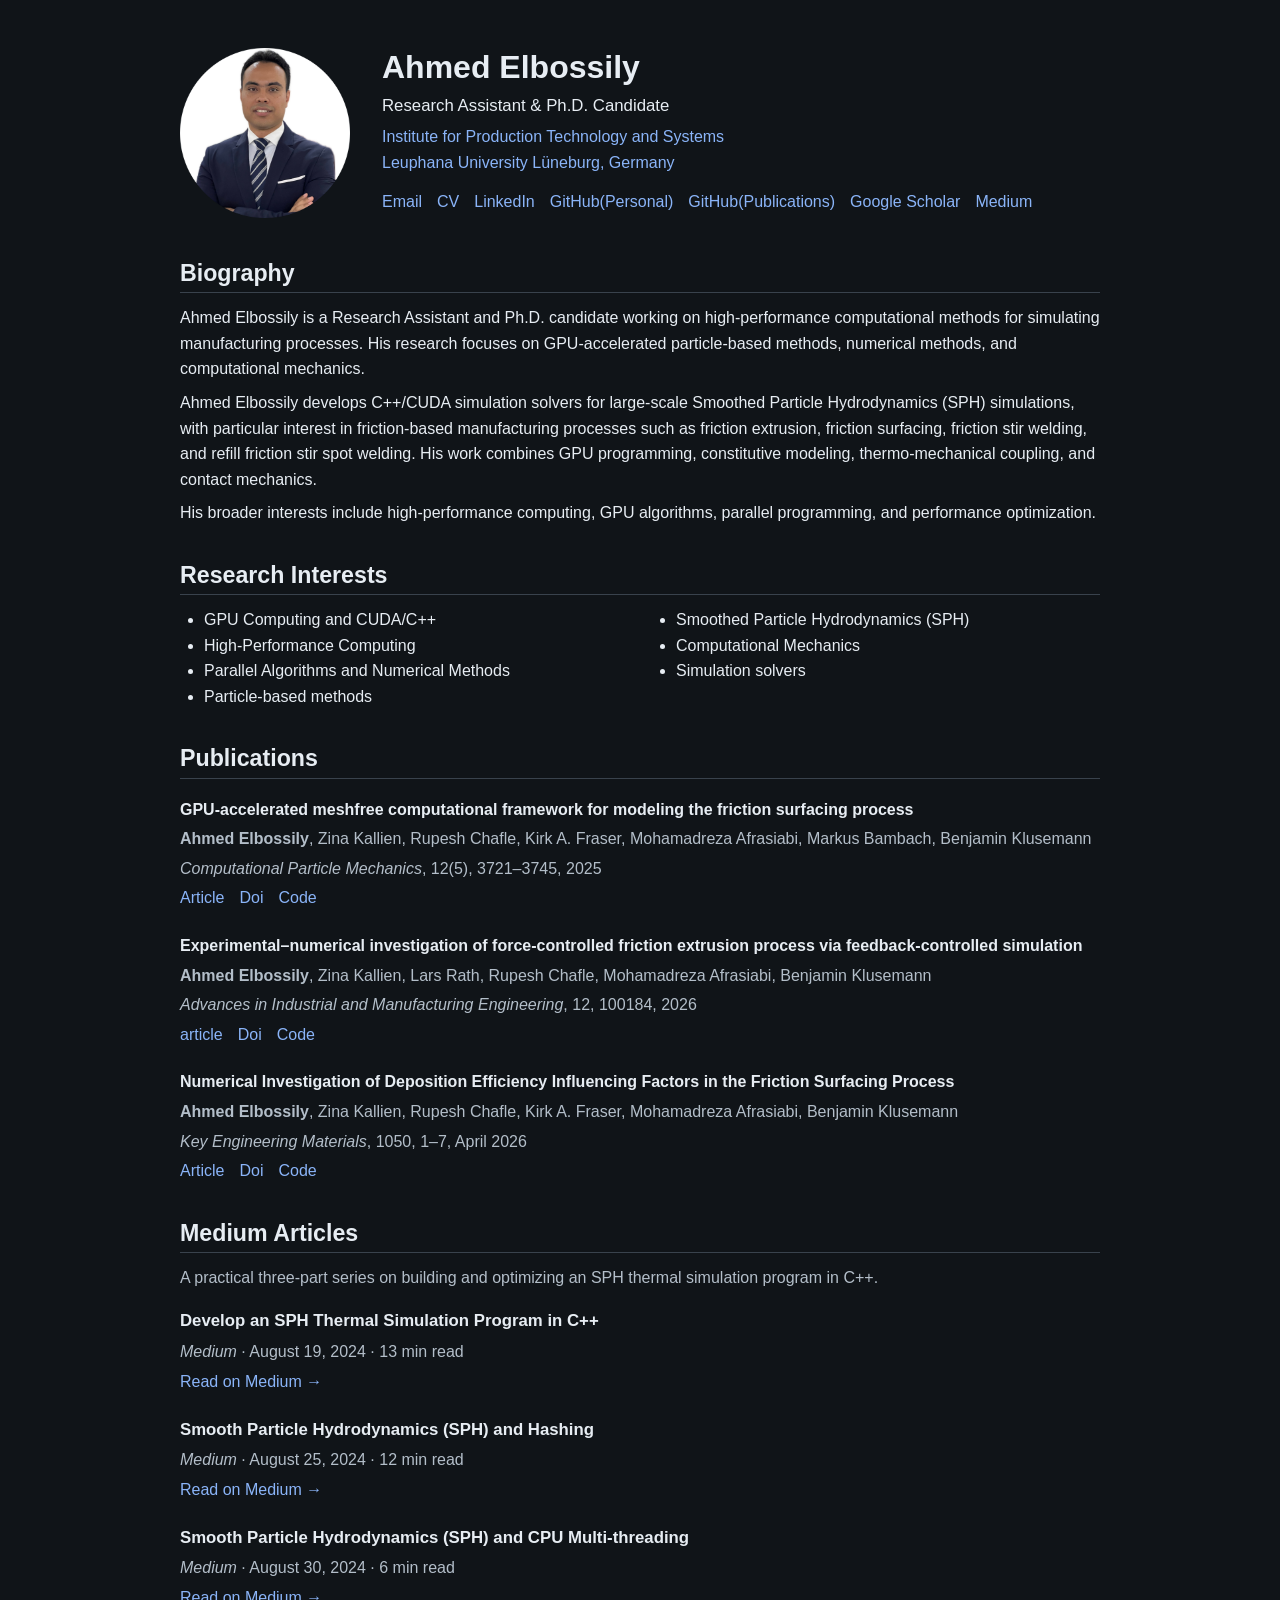
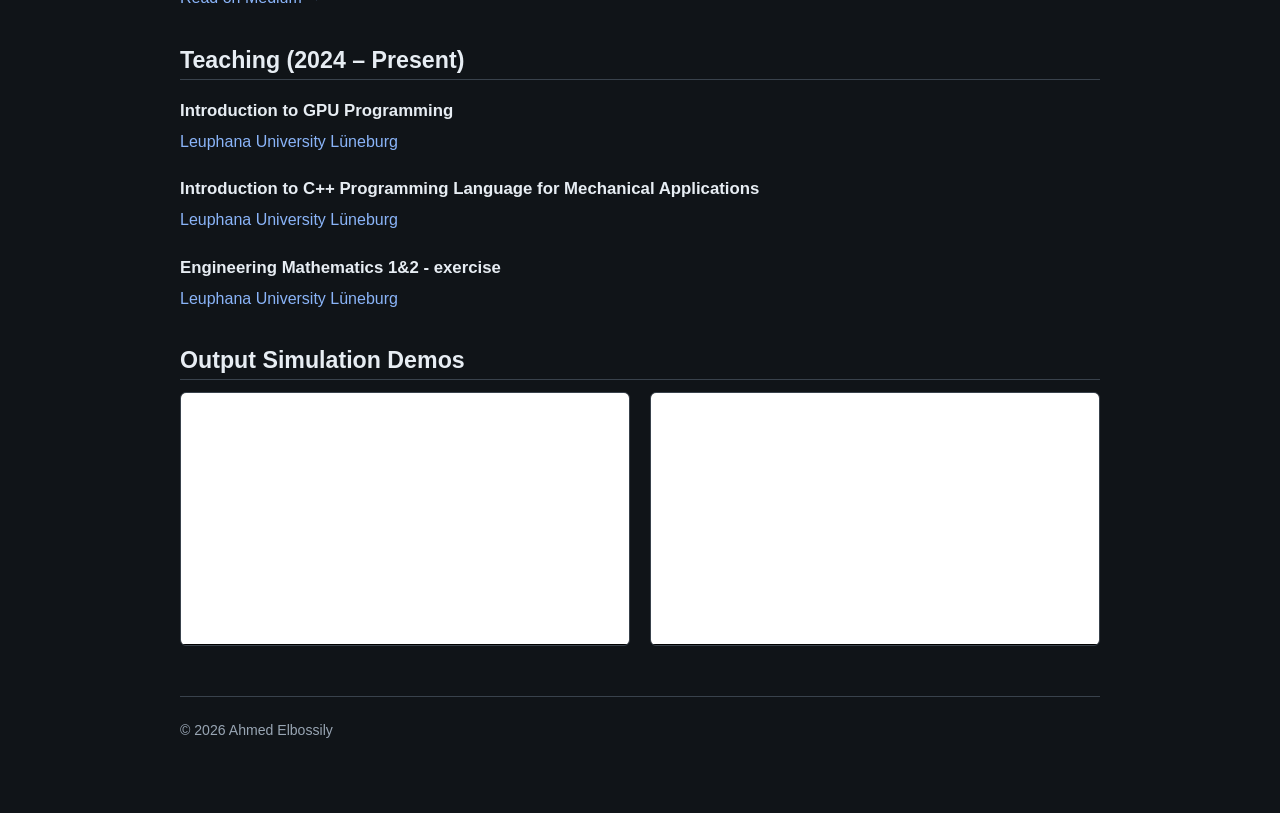
==== index.html @ 7f3073b1 "first commit" ====
<!DOCTYPE html>
<html lang="en">

<head>
  <meta charset="UTF-8" />
  <meta name="viewport" content="width=device-width, initial-scale=1.0" />
  <meta name="description"
    content="Ahmed Elbossily — Researcher in GPU computing, CUDA/C++, SPH, and computational mechanics." />
  <title>Ahmed Elbossily</title>
  <link rel="stylesheet" href="style.css" />
</head>

<body>
  <main class="container">
    <header class="profile">
      <img class="profile-photo" src="assets/Ahmed_Elbossily.png" alt="Ahmed Elbossily" />

      <div class="profile-info">
        <h1>Ahmed Elbossily</h1>
        <p class="role">Research Assistant &amp; Ph.D. Candidate</p>
        <p class="affiliation">
          <a href="https://www.leuphana.de/en/institutes/ipts/staff/ahmed-elbossily.html">
            Institute for Production Technology and Systems<br />
            Leuphana University Lüneburg, Germany
          </a>
        </p>

        <nav class="links" aria-label="Profile links">
          <a href="mailto:ahmed.elbossily@leuphana.de">Email</a>
          <a href="MyCV/main.pdf">CV</a>
          <a href="https://www.linkedin.com/in/ahmed-fathy-elbossily/">LinkedIn</a>
          <a href="https://github.com/AhmedElbossily">GitHub(Personal)</a>
          <a href="https://github.com/AhmedElbossily">GitHub(Publications)</a>
          <a href="https://scholar.google.com/citations?user=J8BZdsoAAAAJ&hl=en">Google Scholar</a>
          <a href="https://medium.com/@ahmed.fathy.elbossily">Medium</a>
        </nav>
      </div>
    </header>

    <section>
      <h2>Biography</h2>
      <p>
        Ahmed Elbossily is a Research Assistant and Ph.D. candidate working on high-performance
        computational methods for simulating manufacturing processes. His research
        focuses on GPU-accelerated particle-based methods, numerical methods, and computational mechanics.
      </p>

      <p>
        Ahmed Elbossily develops C++/CUDA simulation solvers for large-scale Smoothed Particle Hydrodynamics (SPH)
        simulations, with particular interest in friction-based manufacturing processes
        such as friction extrusion, friction surfacing, friction stir welding, and refill friction stir spot welding.
        His work combines GPU programming, constitutive modeling, thermo-mechanical
        coupling, and contact mechanics.
      </p>

      <p>
        His broader interests include high-performance computing, GPU algorithms,
        parallel programming, and performance optimization.
      </p>

    </section>

    <section class="research-interests">
      <h2>Research Interests</h2>
      <ul>
        <li>GPU Computing and CUDA/C++</li>
        <li>High-Performance Computing</li>
        <li>Parallel Algorithms and Numerical Methods</li>
        <li>Particle-based methods</li>
        <li>Smoothed Particle Hydrodynamics (SPH)</li>
        <li>Computational Mechanics</li>
        <li>Simulation solvers</li>
      </ul>
    </section>


    <section>
      <h2>Publications</h2>
      <article class="publication">
        <p class="pub-title">GPU-accelerated meshfree computational framework for modeling the friction surfacing
          process</p>
        <p class="pub-authors"><strong>Ahmed Elbossily</strong>, Zina Kallien, Rupesh Chafle, Kirk A. Fraser,
          Mohamadreza Afrasiabi, Markus Bambach, Benjamin Klusemann</p>
        <p class="pub-venue"><em>Computational Particle Mechanics</em>, 12(5), 3721–3745, 2025</p>
        <p class="pub-links">
          <a href="https://www.sciencedirect.com/science/article/pii/S2196438626000689">Article</a>
          <a href="https://doi.org/10.1007/s40571-025-01048-2">Doi</a>
          <a href="https://github.com/SPH-SSMP/FS-SPH-GPU.git">Code</a>
        </p>
      </article>

      <article class="publication">
        <p class="pub-title">Experimental–numerical investigation of force-controlled friction extrusion process via
          feedback-controlled simulation</p>
        <p class="pub-authors"><strong>Ahmed Elbossily</strong>, Zina Kallien, Lars Rath, Rupesh Chafle, Mohamadreza
          Afrasiabi, Benjamin Klusemann</p>
        <p class="pub-venue"><em>Advances in Industrial and Manufacturing Engineering</em>, 12, 100184, 2026</p>
        <p class="pub-links">
          <a href="https://www.sciencedirect.com/science/article/pii/S2666912926000048">article</a>
          <a href="https://doi.org/10.1016/j.aime.2026.100184">Doi</a>
          <a href="https://github.com/SPH-SSMP/FE-SPH-GPU.git">Code</a>
        </p>
      </article>

      <article class="publication">
        <p class="pub-title">Numerical Investigation of Deposition Efficiency Influencing Factors in the Friction
          Surfacing Process</p>
        <p class="pub-authors"><strong>Ahmed Elbossily</strong>, Zina Kallien, Rupesh Chafle, Kirk A. Fraser,
          Mohamadreza Afrasiabi, Benjamin Klusemann</p>
        <p class="pub-venue"><em>Key Engineering Materials</em>, 1050, 1–7, April 2026</p>
        <p class="pub-links">
          <a href="https://www.scientific.net/KEM.1050.1">Article</a>
          <a href="https://doi.org/10.4028/p-4tzjoz">Doi</a>
          <a href="https://github.com/SPH-SSMP/FS-SPH-GPU-ESAFORM.git">Code</a>
        </p>
      </article>
    </section>

    <section class="medium-articles" aria-labelledby="medium-articles-heading">
      <h2 id="medium-articles-heading">Medium Articles</h2>
      <p class="section-intro">A practical three-part series on building and optimizing an SPH thermal simulation
        program in C++.</p>

      <article class="medium-article">
        <h3>Develop an SPH Thermal Simulation Program in C++</h3>
        <p class="article-meta"><em>Medium</em> · August 19, 2024 · 13 min read</p>
        <p class="article-links">
          <a
            href="https://medium.com/@ahmed.fathy.elbossily/develop-an-sph-thermal-simulation-program-in-c-part-1-4b81389e7e95">Read
            on Medium <span aria-hidden="true">→</span></a>
        </p>
      </article>

      <article class="medium-article">
        <h3>Smooth Particle Hydrodynamics (SPH) and Hashing</h3>
        <p class="article-meta"><em>Medium</em> · August 25, 2024 · 12 min read</p>
        <p class="article-links">
          <a href="https://medium.com/@ahmed.fathy.elbossily/sph-and-hashing-c28e70ff7615">Read on Medium <span
              aria-hidden="true">→</span></a>
        </p>
      </article>

      <article class="medium-article">
        <h3>Smooth Particle Hydrodynamics (SPH) and CPU Multi-threading</h3>
        <p class="article-meta"><em>Medium</em> · August 30, 2024 · 6 min read</p>
        <p class="article-links">
          <a href="https://medium.com/@ahmed.fathy.elbossily/sph-and-cpu-multi-threading-00855c9cfe92">Read on Medium
            <span aria-hidden="true">→</span></a>
        </p>
      </article>
    </section>

    <section>
      <h2>Teaching (2024 – Present)</h2>

      <article class="teaching-item">
        <h3>Introduction to GPU Programming</h3>
        <a href="https://www.leuphana.de/en/institutes/ipts/staff/ahmed-elbossily.html">
          Leuphana University Lüneburg
        </a>
      </article>

      <article class="teaching-item">
        <h3>Introduction to C++ Programming Language for Mechanical Applications</h3>
        <a href="https://www.leuphana.de/en/institutes/ipts/staff/ahmed-elbossily.html">
          Leuphana University Lüneburg
        </a>
      </article>

      <article class="teaching-item">
        <h3>Engineering Mathematics 1&2 - exercise</h3>
        <a href="https://www.leuphana.de/en/institutes/ipts/staff/ahmed-elbossily.html">
          Leuphana University Lüneburg
        </a>
      </article>
    </section>

    <section class="simulation-videos">
      <h2>Output Simulation Demos</h2>
      <div class="video-grid">
        <div class="video-player">
          <iframe src="https://www.youtube-nocookie.com/embed/N97_m3I8jvQ" title="Simulation video 1" loading="lazy"
            allow="accelerometer; autoplay; clipboard-write; encrypted-media; gyroscope; picture-in-picture; web-share"
            allowfullscreen>
          </iframe>
        </div>
        <div class="video-player">
          <iframe src="https://www.youtube-nocookie.com/embed/skKjt6z3WyE" title="Simulation video 2" loading="lazy"
            allow="accelerometer; autoplay; clipboard-write; encrypted-media; gyroscope; picture-in-picture; web-share"
            allowfullscreen>
          </iframe>
        </div>
      </div>
    </section>

    <footer>
      <p>© 2026 Ahmed Elbossily</p>
    </footer>
  </main>
</body>

</html>
---- style.css ----
* {
  box-sizing: border-box;
}

:root {
  color-scheme: dark;
  --background: #101418;
  --text: #e7edf3;
  --muted-text: #b3bec9;
  --link: #8ab4f8;
  --link-hover: #b8d2ff;
  --border: #39424c;
  --footer-text: #98a5b3;
}

html {
  scroll-behavior: smooth;
}

body {
  margin: 0;
  background: var(--background);
  color: var(--text);
  font-family: Arial, Helvetica, sans-serif;
  font-size: 16px;
  line-height: 1.6;
}

.container {
  width: min(920px, calc(100% - 40px));
  margin: 48px auto 72px;
}

.profile {
  display: flex;
  align-items: flex-start;
  gap: 32px;
  margin-bottom: 40px;
}

.profile-photo {
  width: 170px;
  height: 170px;
  object-fit: cover;
  flex: 0 0 170px;
}

.profile-info {
  min-width: 0;
}

h1 {
  margin: 0 0 5px;
  font-size: 2rem;
  line-height: 1.2;
  font-weight: 700;
}

.role {
  margin: 7px 0 0;
  font-size: 1.05rem;
}

.affiliation {
  margin: 4px 0 14px;
  color: var(--muted-text);
}

.links,
.project-links,
.pub-links {
  display: flex;
  flex-wrap: wrap;
  gap: 6px 15px;
}

a {
  color: var(--link);
  text-decoration: none;
}

a:hover,
a:focus-visible {
  color: var(--link-hover);
  text-decoration: underline;
}

section {
  margin-top: 34px;
}

h2 {
  margin: 0 0 12px;
  padding-bottom: 4px;
  border-bottom: 1px solid var(--border);
  font-size: 1.45rem;
  line-height: 1.3;
}

h3 {
  margin: 0 0 4px;
  font-size: 1.05rem;
}

p {
  margin: 8px 0;
}

ul {
  margin: 8px 0 0;
  padding-left: 24px;
}

.research-interests ul {
  columns: 2;
  column-gap: 48px;
}

.research-interests li {
  break-inside: avoid;
}

.project,
.publication,
.teaching-item,
.medium-article {
  margin: 18px 0 22px;
}

.video-grid {
  display: grid;
  grid-template-columns: repeat(2, minmax(0, 1fr));
  gap: 20px;
}

.video-player {
  aspect-ratio: 16 / 9;
  overflow: hidden;
  border: 1px solid var(--border);
  border-radius: 6px;
  background: #000000;
}

.video-player iframe {
  display: block;
  width: 100%;
  height: 100%;
  border: 0;
}

.project p,
.publication p,
.teaching-item p,
.medium-article p {
  margin-top: 4px;
  margin-bottom: 4px;
}

.pub-title {
  font-weight: 700;
}

.pub-authors,
.pub-venue,
.teaching-period,
.article-meta,
.section-intro {
  color: var(--muted-text);
}

footer {
  margin-top: 50px;
  padding-top: 14px;
  border-top: 1px solid var(--border);
  color: var(--footer-text);
  font-size: 0.88rem;
}

@media (max-width: 640px) {
  .container {
    width: min(100% - 28px, 920px);
    margin-top: 28px;
  }

  .profile {
    display: block;
  }

  .profile-photo {
    width: 140px;
    height: 140px;
    margin-bottom: 20px;
  }

  h1 {
    font-size: 1.7rem;
  }

  .video-grid {
    grid-template-columns: 1fr;
  }

  .research-interests ul {
    columns: 1;
  }
}
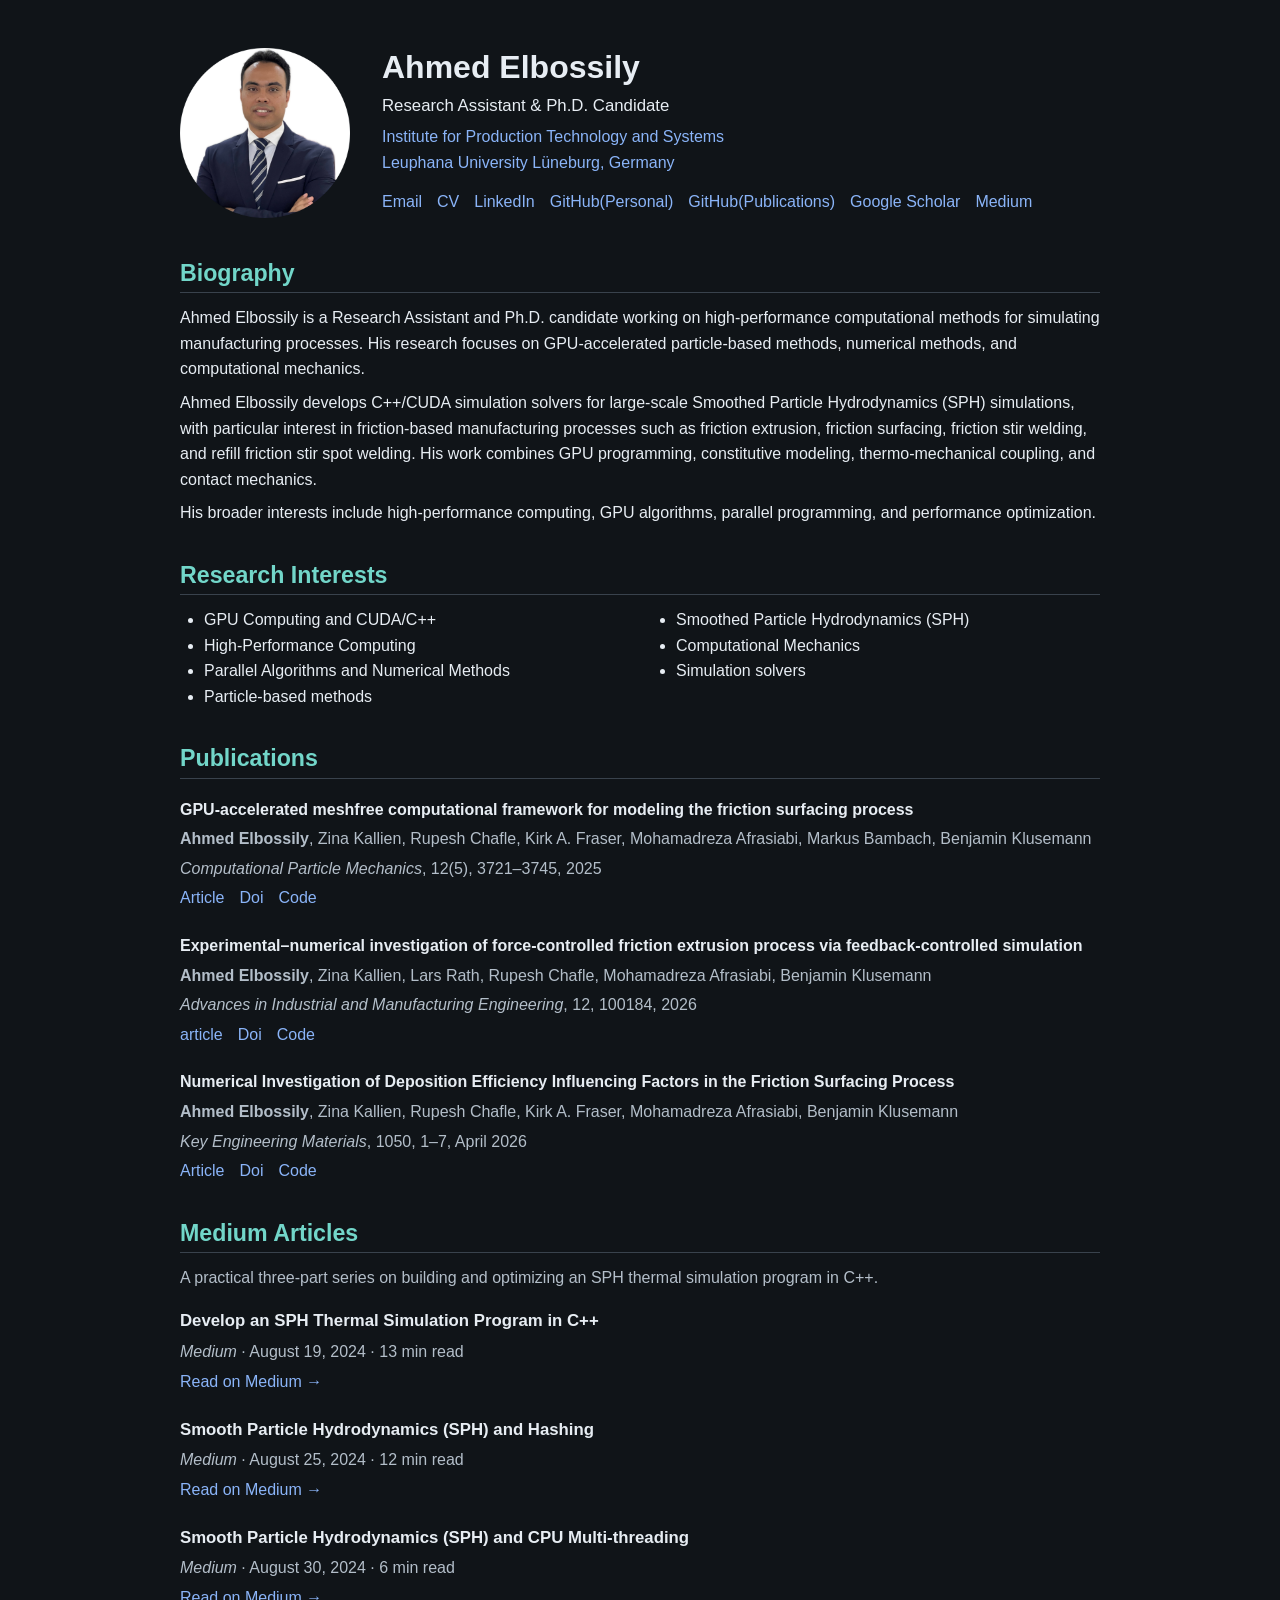
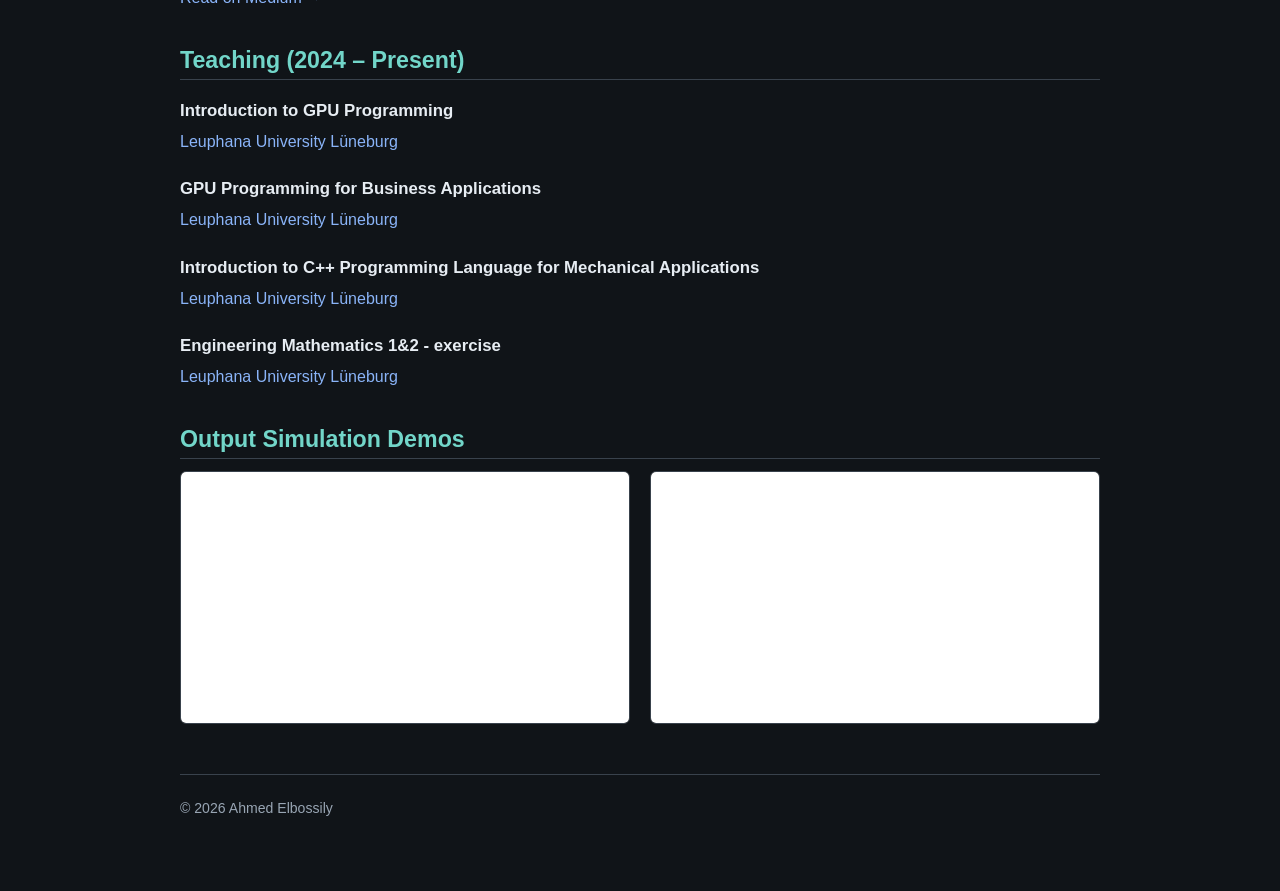
==== commit e4b4fcb7: "updating Teaching" ====
--- a/index.html
+++ b/index.html
@@ -5,9 +5,43 @@
   <meta charset="UTF-8" />
   <meta name="viewport" content="width=device-width, initial-scale=1.0" />
   <meta name="description"
-    content="Ahmed Elbossily — Researcher in GPU computing, CUDA/C++, SPH, and computational mechanics." />
-  <title>Ahmed Elbossily</title>
+      content="Ahmed Elbossily is a Research Assistant and Ph.D. candidate at Leuphana University working on GPU computing, CUDA/C++, Smoothed Particle Hydrodynamics, high-performance computing, and computational mechanics.">
+  <title>Ahmed Elbossily | GPU Computing, CUDA & Computational Mechanics</title>
+  <link rel="canonical"
+      href="https://ahmedelbossily.github.io/">
   <link rel="stylesheet" href="style.css" />
+
+  <script type="application/ld+json">
+    {
+      "@context": "https://schema.org",
+      "@type": "Person",
+      "name": "Ahmed Elbossily",
+      "url": "https://ahmedelbossily.github.io/",
+      "jobTitle": "Research Assistant and Ph.D. Candidate",
+      "affiliation": {
+        "@type": "Organization",
+        "name": "Leuphana University Lüneburg",
+        "url": "https://www.leuphana.de/"
+      },
+      "sameAs": [
+        "https://www.linkedin.com/in/ahmed-fathy-elbossily/",
+        "https://scholar.google.com/citations?user=J8BZdsoAAAAJ&hl=en",
+        "https://github.com/AhmedElbossily",
+        "https://github.com/SPH-SSMP",
+        "https://medium.com/@ahmed.fathy.elbossily",
+        "https://www.leuphana.de/en/institutes/ipts/staff/ahmed-elbossily.html"
+      ],
+      "knowsAbout": [
+        "GPU Computing",
+        "CUDA",
+        "C++",
+        "High-Performance Computing",
+        "Smoothed Particle Hydrodynamics",
+        "Computational Mechanics",
+        "Numerical Methods"
+      ]
+  }
+  </script>
 </head>
 
 <body>
@@ -155,6 +189,13 @@
 
       <article class="teaching-item">
         <h3>Introduction to GPU Programming</h3>
+        <a href="https://www.leuphana.de/en/institutes/ipts/staff/ahmed-elbossily.html">
+          Leuphana University Lüneburg
+        </a>
+      </article>
+
+      <article class="teaching-item">
+        <h3>GPU Programming for Business Applications</h3>
         <a href="https://www.leuphana.de/en/institutes/ipts/staff/ahmed-elbossily.html">
           Leuphana University Lüneburg
         </a>
--- a/style.css
+++ b/style.css
@@ -7,6 +7,7 @@
   --background: #101418;
   --text: #e7edf3;
   --muted-text: #b3bec9;
+  --heading: #72d6c9;
   --link: #8ab4f8;
   --link-hover: #b8d2ff;
   --border: #39424c;
@@ -90,6 +91,7 @@
 }
 
 h2 {
+  color: var(--heading);
   margin: 0 0 12px;
   padding-bottom: 4px;
   border-bottom: 1px solid var(--border);
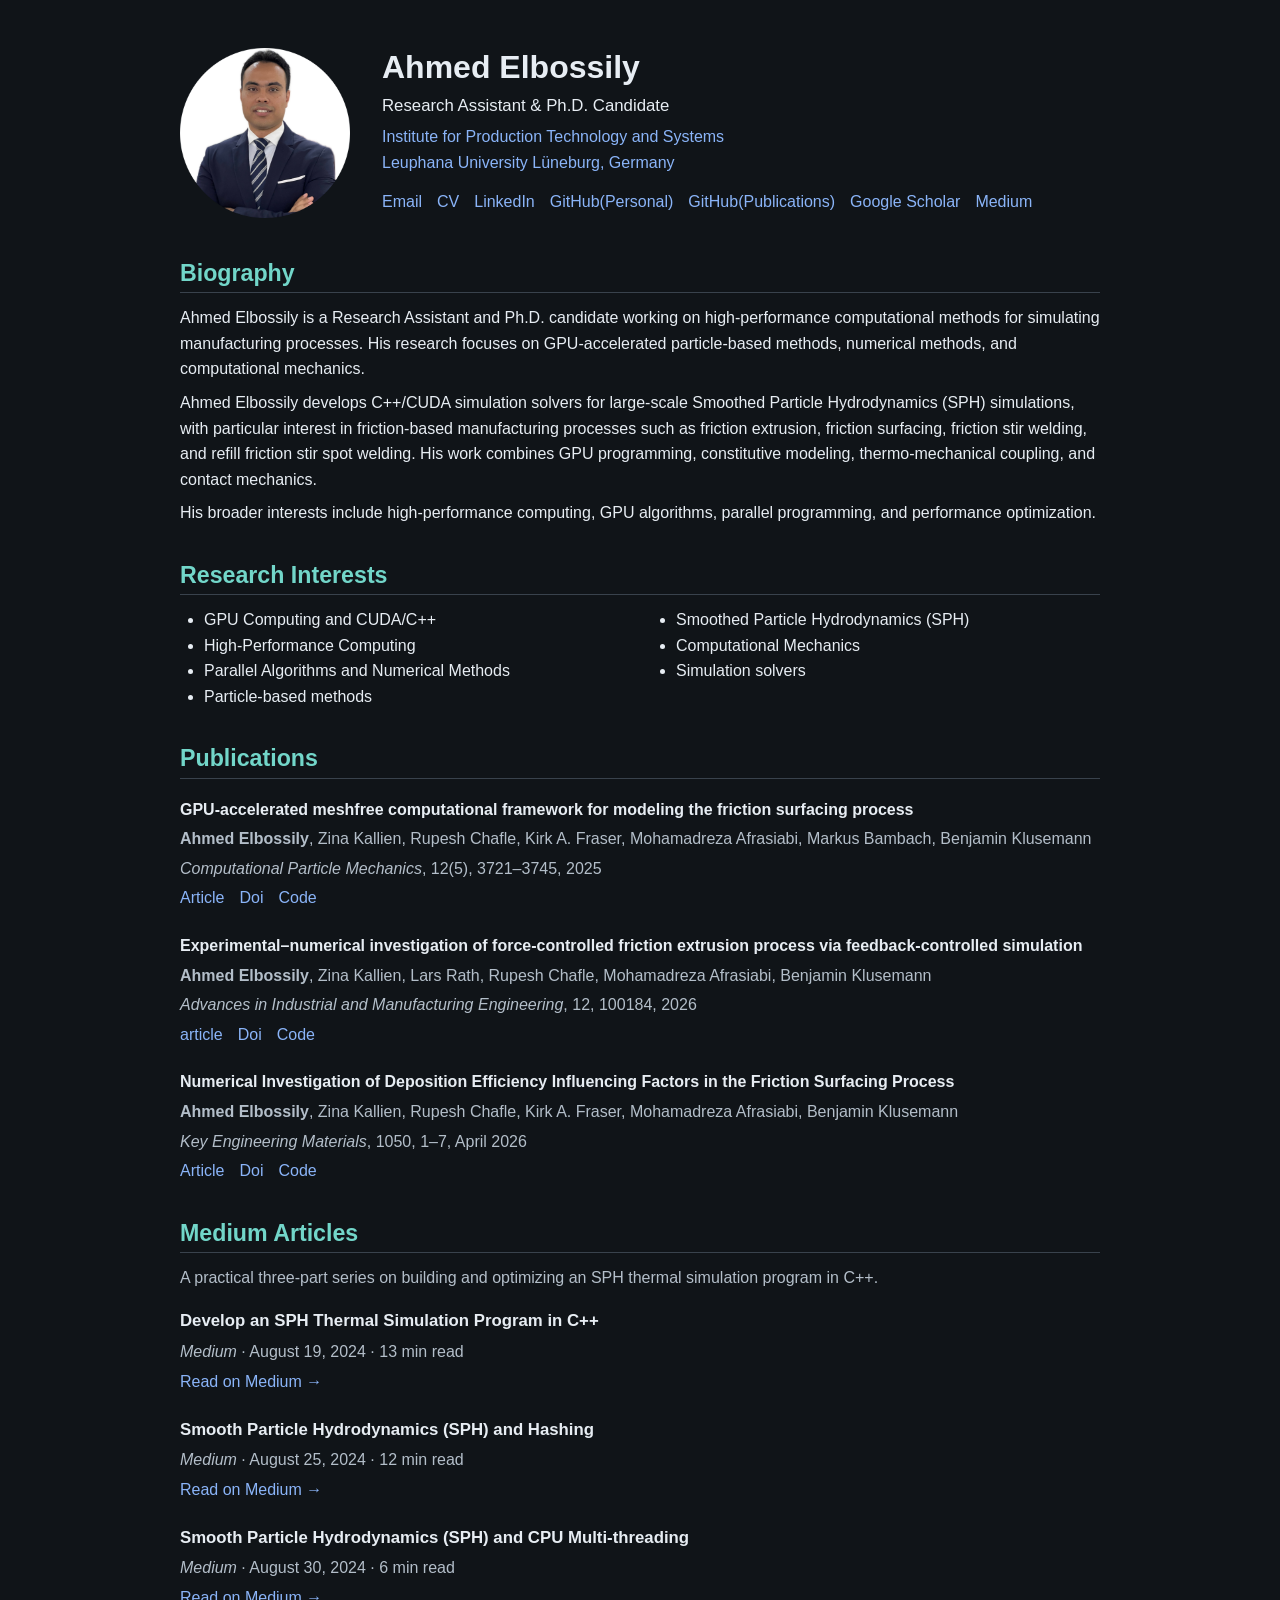
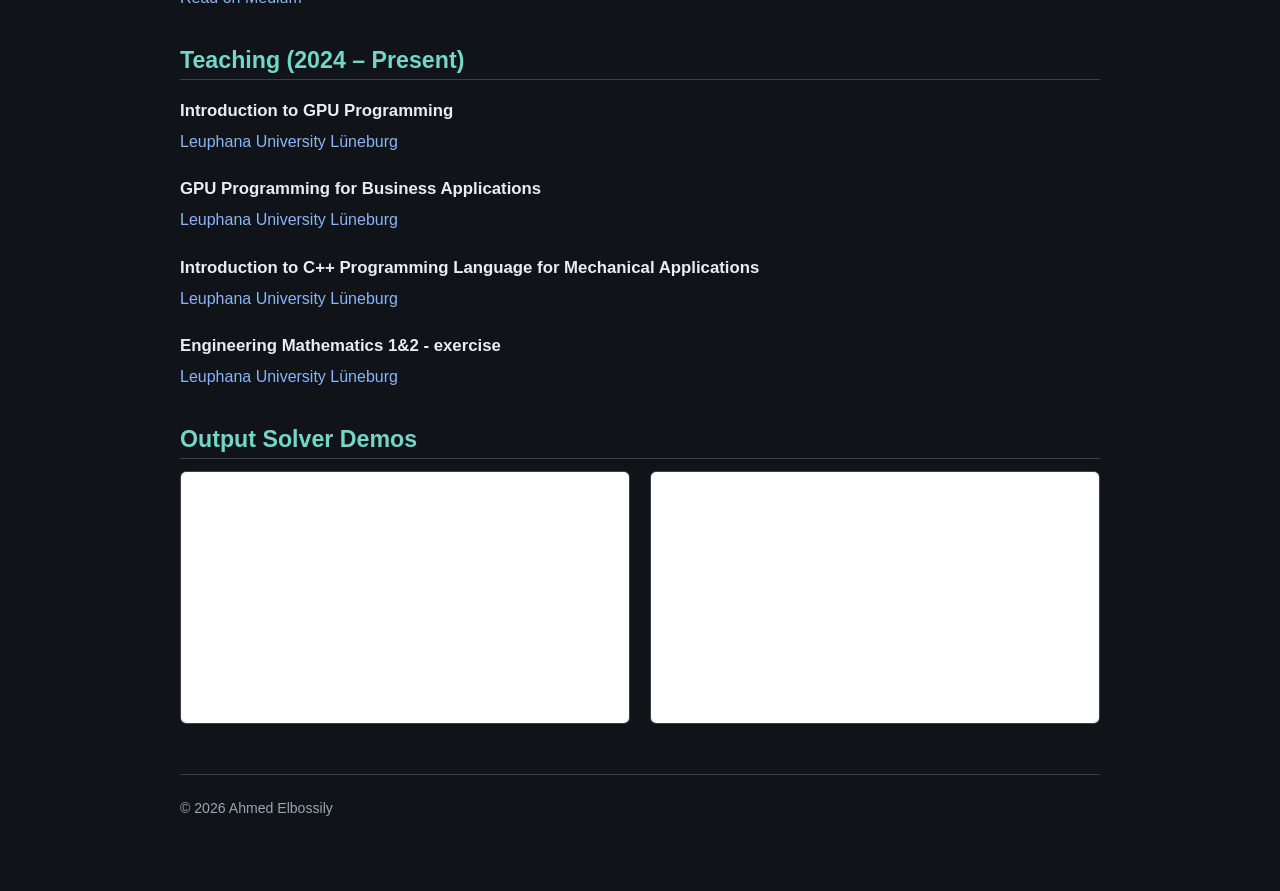
==== commit 6c64bbed: "updating heading" ====
--- a/index.html
+++ b/index.html
@@ -217,7 +217,7 @@
     </section>
 
     <section class="simulation-videos">
-      <h2>Output Simulation Demos</h2>
+      <h2>Output Solver Demos</h2>
       <div class="video-grid">
         <div class="video-player">
           <iframe src="https://www.youtube-nocookie.com/embed/N97_m3I8jvQ" title="Simulation video 1" loading="lazy"
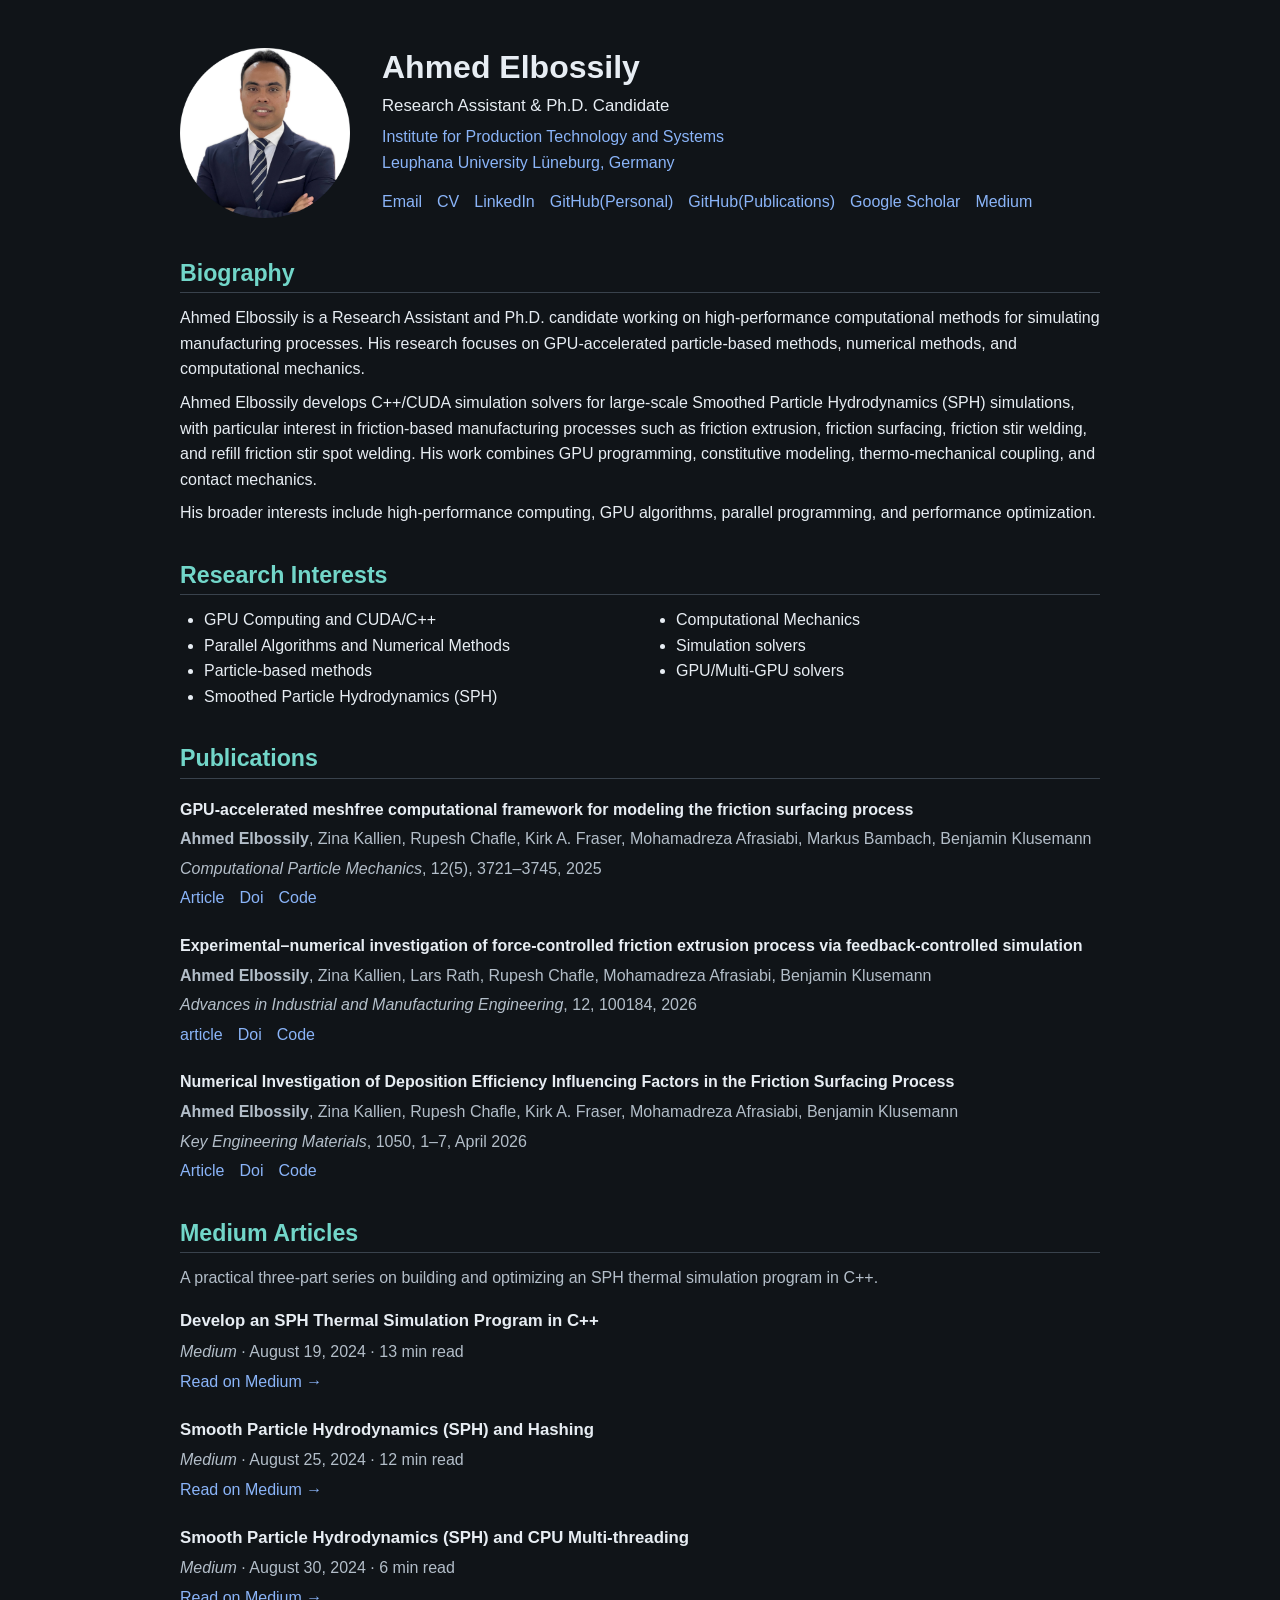
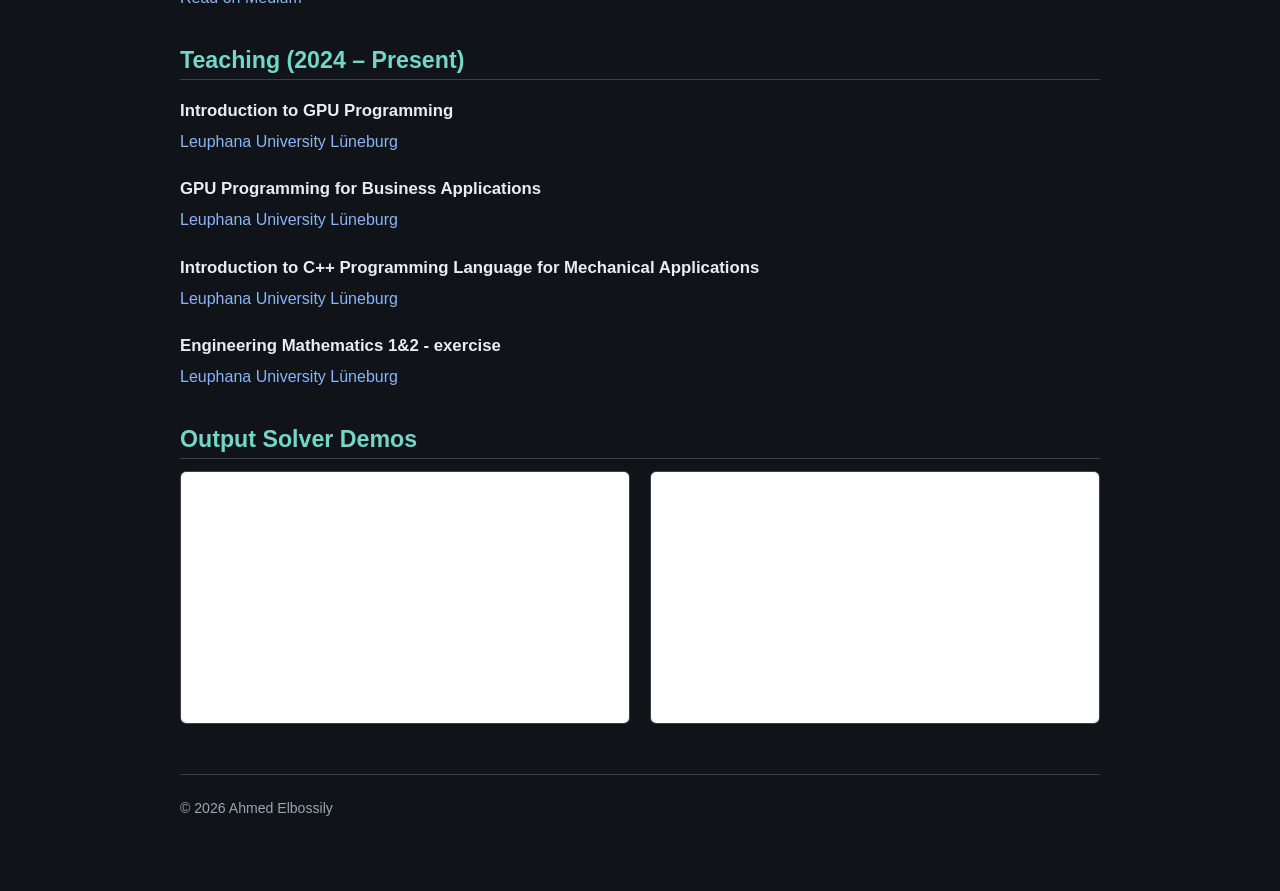
==== commit 6dcebe2b: "update" ====
--- a/index.html
+++ b/index.html
@@ -98,12 +98,13 @@
       <h2>Research Interests</h2>
       <ul>
         <li>GPU Computing and CUDA/C++</li>
-        <li>High-Performance Computing</li>
         <li>Parallel Algorithms and Numerical Methods</li>
         <li>Particle-based methods</li>
         <li>Smoothed Particle Hydrodynamics (SPH)</li>
         <li>Computational Mechanics</li>
         <li>Simulation solvers</li>
+        <li>GPU/Multi-GPU solvers </li>
+
       </ul>
     </section>
 
